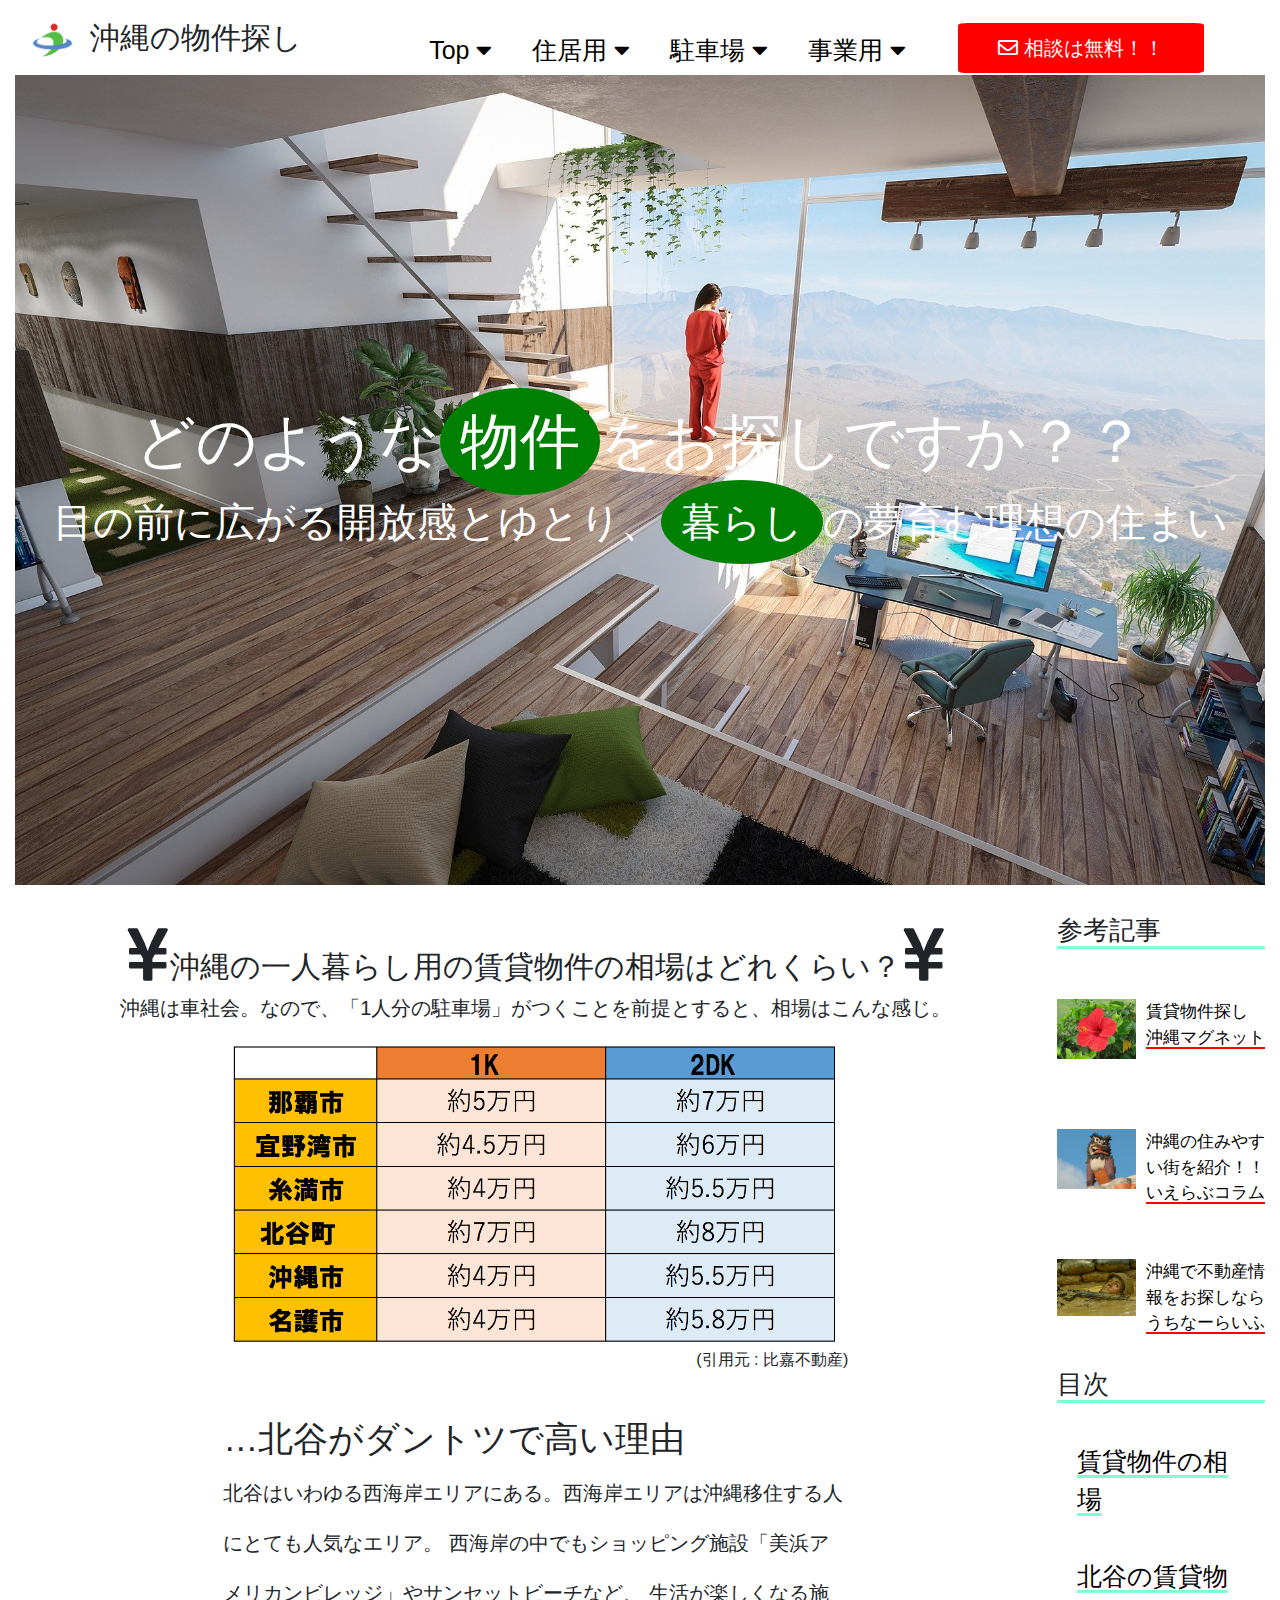
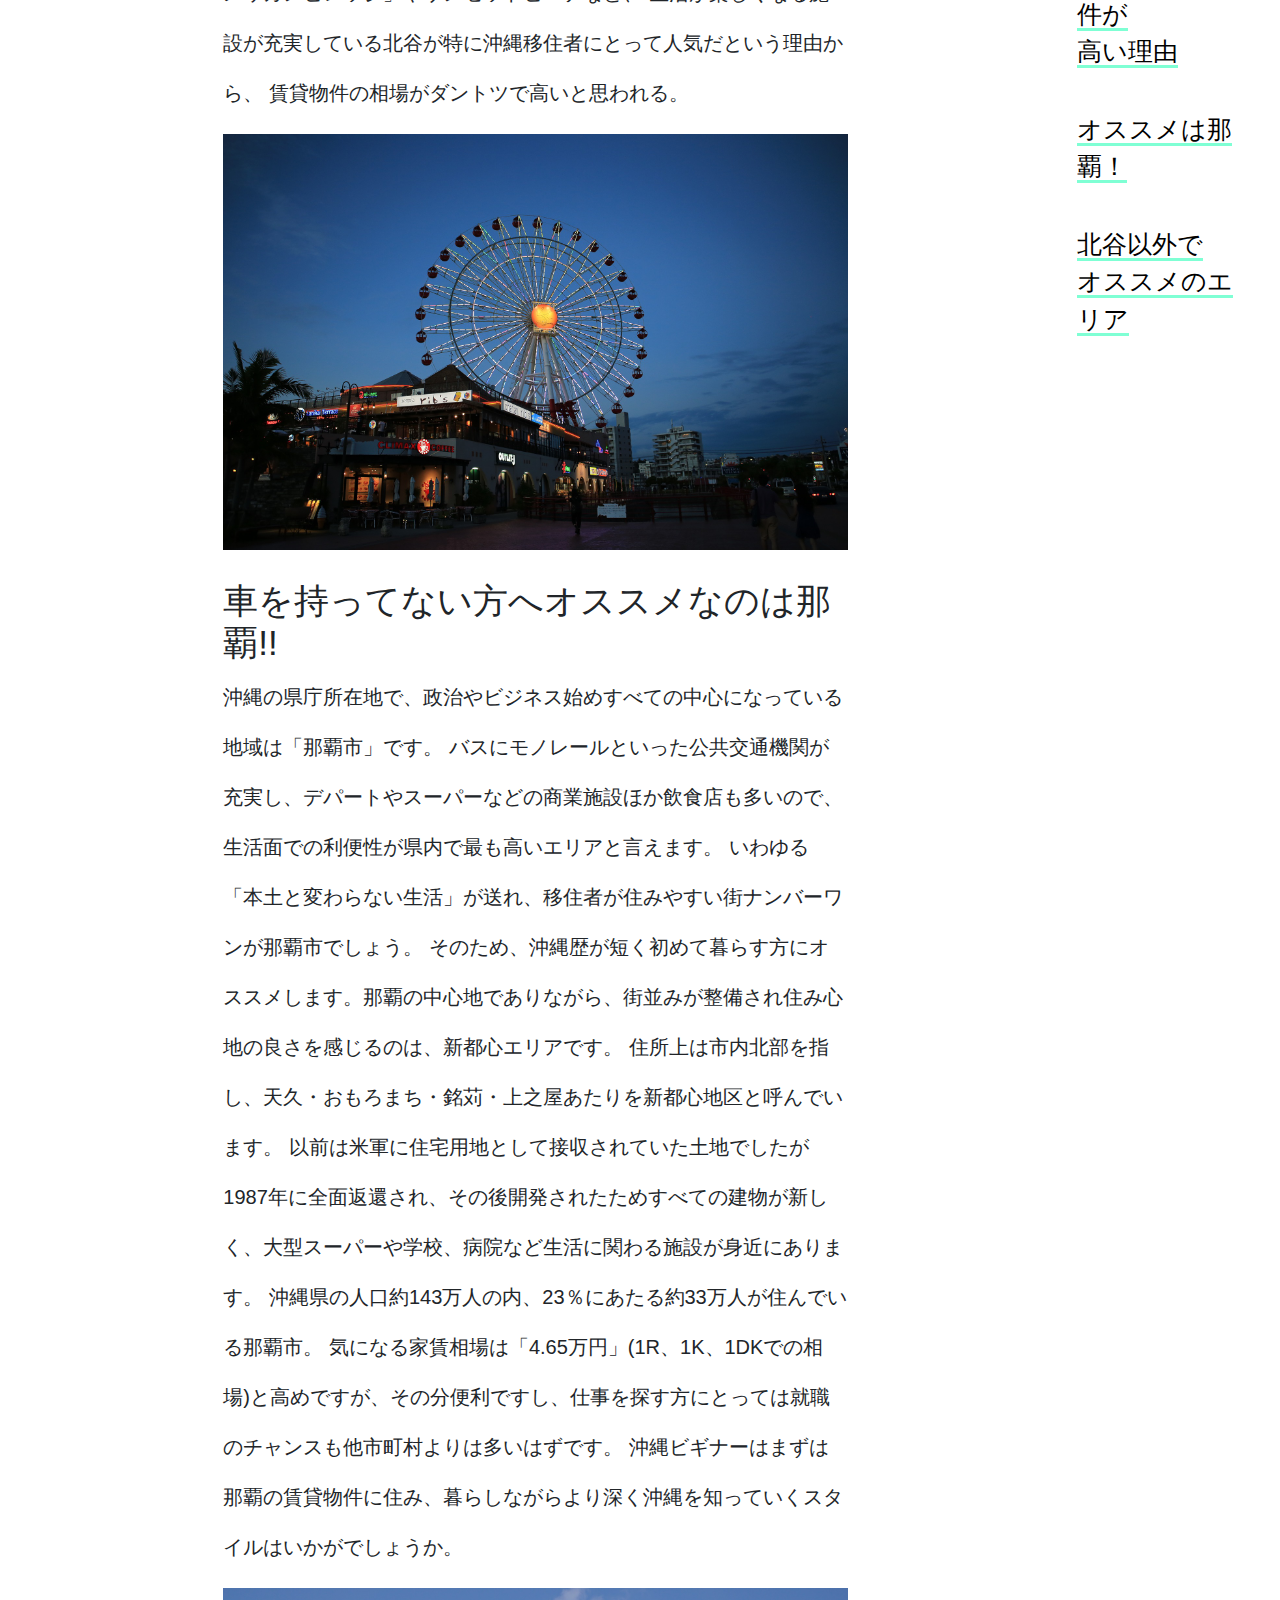
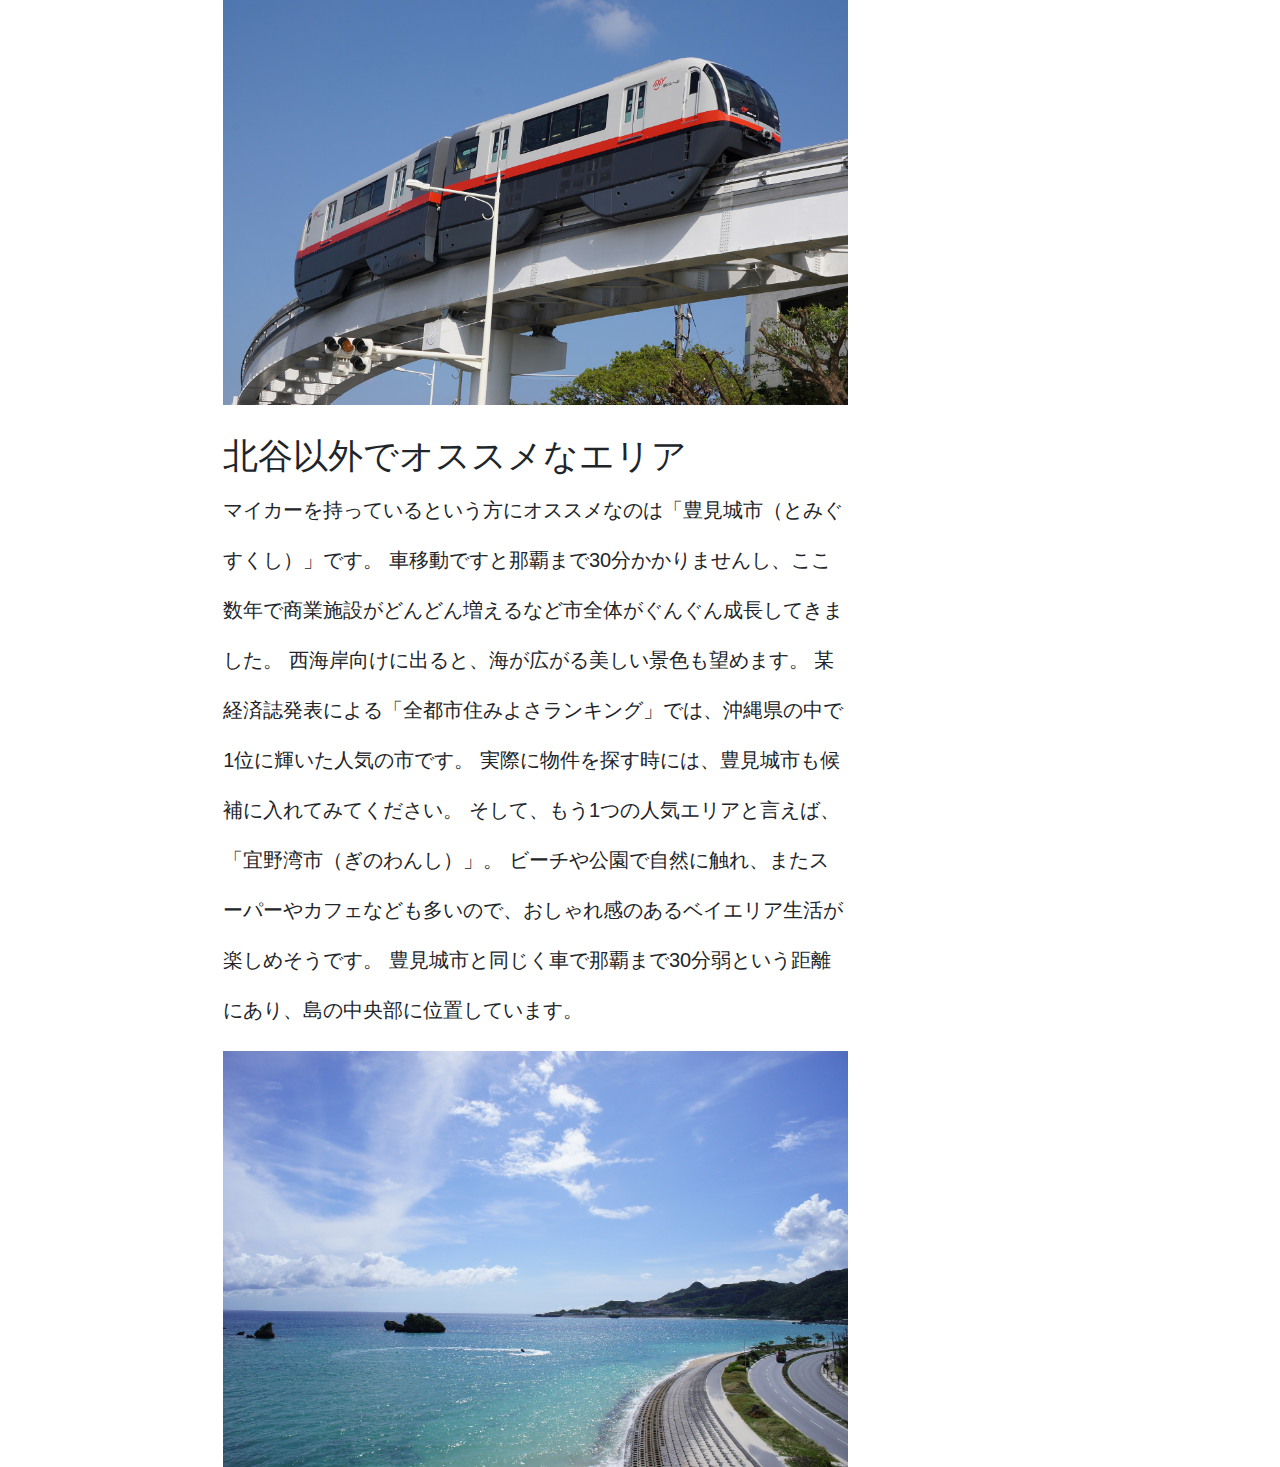
==== index.html @ 0b86af67 "no message" ====
<!DOCTYPE html>
<html lang="en">

<head>
    <meta charset="UTF-8">
    <meta name="viewport" content="width=device-width, initial-scale=1.0">
    <meta http-equiv="X-UA-Compatible" content="ie=edge">
    <title>賃貸探し</title>
    <link rel="stylesheet" href="./assets/css/reset.css">
    <link rel="stylesheet" href="https://stackpath.bootstrapcdn.com/bootstrap/4.3.1/css/bootstrap.min.css"
        integrity="sha384-ggOyR0iXCbMQv3Xipma34MD+dH/1fQ784/j6cY/iJTQUOhcWr7x9JvoRxT2MZw1T" crossorigin="anonymous">
    <link href="https://use.fontawesome.com/releases/v5.6.1/css/all.css" rel="stylesheet">
    <link rel="stylesheet" href="./assets/css/common.css">
    <link rel="stylesheet" href="./assets/css/header.css">


</head>

<body>
    <div class="container-fluid">
        <header>
            <h1><img src="./assets/img/flag-38996_640.png" alt="">沖縄の物件探し</h1>
            <ul class="nav justify-content-center mt-4">
                <li class="nav-item mr-2">
                    <a class="nav-link active" href="./index.html">Top <i class="fas fa-caret-down"></i></a>
                </li>
                <li class="nav-item mr-2">
                    <a class="nav-link active" href="./detail.html">住居用 <i class="fas fa-caret-down"></i></a>
                </li>
                <li class="nav-item mr-2">
                    <a class="nav-link" href="#!">駐車場 <i class="fas fa-caret-down"></i></a>
                </li>
                <li class="nav-item">
                    <a class="nav-link" href="#!">事業用 <i class="fas fa-caret-down"></i></a>
                </li>
            </ul>


            <!-- モーダル -->
            <div class="btn-wrapper modal-wrapper">
                <div class="btn">
                    <div class="header-right mt-3 mr-5">
                        <a class=js-modal href="#">
                            <div class="info-bar"><i class="far fa-envelope"></i> 相談は無料！！</div>
                        </a>
                    </div>
                </div>

                <div class="modal-content">
                    <div class="modal-close js-modal-close">
                        <span>×</span>
                    </div>
                    <p><i class="far fa-envelope fa-6x"></i> <br>
                        happyhousing@syota.co.jp</p>
                </div>
                <div id="modal-bg" class="js-modal-close"></div>
            </div>

            <!-- モーダルここまで-->


        </header>
        <main>
            <div class="catch">
                <h1>どのような<span>物件</span>をお探しですか？？</h1>
                <h3>目の前に広がる開放感とゆとり、<span>暮らし</span>の夢育む理想の住まい</h3>
            </div>
        </main>
        <section>
            <div class="main-menu">
                <div class="souba">
                    <h2 id="sec1"><i class="fas fa-yen-sign fa-2x"></i>沖縄の一人暮らし用の賃貸物件の相場はどれくらい？<i
                            class="fas fa-yen-sign fa-2x"></i></h2>
                    <p>沖縄は車社会。なので、「1人分の駐車場」がつくことを前提とすると、相場はこんな感じ。</p>

                </div>
                <div class="chintai">
                    <img src="./assets/img/yachin.png" alt="">
                    <p>(引用元 : 比嘉不動産)</p>
                </div>
                <div class="reason">
                    <h2 id="sec2">…北谷がダントツで高い理由</h2>
                    <p>北谷はいわゆる西海岸エリアにある。西海岸エリアは沖縄移住する人にとても人気なエリア。
                        西海岸の中でもショッピング施設「美浜アメリカンビレッジ」やサンセットビーチなど、
                        生活が楽しくなる施設が充実している北谷が特に沖縄移住者にとって人気だという理由から、
                        賃貸物件の相場がダントツで高いと思われる。
                    </p>
                    <img src="./assets/img/japan-1994388_1920.jpg" alt="">
                    <h2 id="sec3">車を持ってない方へオススメなのは那覇!!</h2>
                    <p>沖縄の県庁所在地で、政治やビジネス始めすべての中心になっている地域は「那覇市」です。

                        バスにモノレールといった公共交通機関が充実し、デパートやスーパーなどの商業施設ほか飲食店も多いので、生活面での利便性が県内で最も高いエリアと言えます。

                        いわゆる「本土と変わらない生活」が送れ、移住者が住みやすい街ナンバーワンが那覇市でしょう。

                        そのため、沖縄歴が短く初めて暮らす方にオススメします。那覇の中心地でありながら、街並みが整備され住み心地の良さを感じるのは、新都心エリアです。

                        住所上は市内北部を指し、天久・おもろまち・銘苅・上之屋あたりを新都心地区と呼んでいます。

                        以前は米軍に住宅用地として接収されていた土地でしたが1987年に全面返還され、その後開発されたためすべての建物が新しく、大型スーパーや学校、病院など生活に関わる施設が身近にあります。

                        沖縄県の人口約143万人の内、23％にあたる約33万人が住んでいる那覇市。

                        気になる家賃相場は「4.65万円」(1R、1K、1DKでの相場)と高めですが、その分便利ですし、仕事を探す方にとっては就職のチャンスも他市町村よりは多いはずです。

                        沖縄ビギナーはまずは那覇の賃貸物件に住み、暮らしながらより深く沖縄を知っていくスタイルはいかがでしょうか。
                    </p>
                    <img src="./assets/img/the-monorail-2234868_1920.jpg" alt="">
                    <h2 id="sec4">北谷以外でオススメなエリア</h2>
                    <p>マイカーを持っているという方にオススメなのは「豊見城市（とみぐすくし）」です。

                        車移動ですと那覇まで30分かかりませんし、ここ数年で商業施設がどんどん増えるなど市全体がぐんぐん成長してきました。

                        西海岸向けに出ると、海が広がる美しい景色も望めます。

                        某経済誌発表による「全都市住みよさランキング」では、沖縄県の中で1位に輝いた人気の市です。

                        実際に物件を探す時には、豊見城市も候補に入れてみてください。

                        そして、もう1つの人気エリアと言えば、「宜野湾市（ぎのわんし）」。

                        ビーチや公園で自然に触れ、またスーパーやカフェなども多いので、おしゃれ感のあるベイエリア生活が楽しめそうです。

                        豊見城市と同じく車で那覇まで30分弱という距離にあり、島の中央部に位置しています。
                    </p>
                    <img src="./assets/img/blue-1094865_1920.jpg" alt="">


                </div>
            </div>
            <div class="aside-menu">
                <h4>参考記事</h4>
                <a href="https://okinawa-mag.net/okinawa-rentalhouse/">
                    <div class="site">
                        <div class="site-img">
                            <img src="./assets/img/hibiscus-1276553_1920.jpg" alt="">
                        </div>
                        <p>賃貸物件探し<br><span>沖縄マグネット</span></p>
                    </div>
                </a>
                <a href="https://www.ielove.co.jp/column/contents/00978/#i-1">
                    <div class="site">
                        <div class="site-img">
                            <img src="./assets/img/shisa-648384_1920.jpg" alt="">
                        </div>
                        <p>沖縄の住みやすい街を紹介！！<br><span>いえらぶコラム</span></p>
                    </div>
                </a>
                <a href="https://www.e-uchina.net/">
                    <div class="site">
                        <div class="site-img">
                            <img src="./assets/img/okinawa-81673_1920.jpg" alt="">
                        </div>
                        <p>沖縄で不動産情報をお探しなら<br><span>うちなーらいふ</span></p>
                    </div>
                </a>
                <div class="sticked">
                    <ul>
                        <h4>目次</h4>
                        <li><a href="#sec1">賃貸物件の相場</a></li>
                        <li><a href="#sec2">北谷の賃貸物件が<br>高い理由</a></li>
                        <li><a href="#sec3">オススメは那覇！</a></li>
                        <li><a href="#sec4">北谷以外で<br>オススメのエリア</a></li>
                    </ul>
                </div>
            </div>
        </section>
        <footer></footer>
    </div>
    
    <script src="./assets/js/jquery.js"></script>
    <script src="https://cdnjs.cloudflare.com/ajax/libs/popper.js/1.14.7/umd/popper.min.js"
    integrity="sha384-UO2eT0CpHqdSJQ6hJty5KVphtPhzWj9WO1clHTMGa3JDZwrnQq4sF86dIHNDz0W1"
    crossorigin="anonymous"></script>
    <script src="https://stackpath.bootstrapcdn.com/bootstrap/4.3.1/js/bootstrap.min.js"
    integrity="sha384-JjSmVgyd0p3pXB1rRibZUAYoIIy6OrQ6VrjIEaFf/nJGzIxFDsf4x0xIM+B07jRM"
    crossorigin="anonymous"></script>
    <!-- jQueryの場所を入れ替えた -->
    <script src="./assets/js/common.js"></script>
</body>

</html>
---- assets/css/common.css ----
@charset "UTF-8";

main {
    height: 90vh;
    background-color: aquamarine;
    display: flex;
    justify-content: center;
    align-items: center;
}

.catch {
    text-align: center;
}

main {
    background-image: url(../img/interior-3778708_1920.jpg);
    background-size: cover;
}

main h1 {
    color: white;
    font-size: 60px;
}
main span {
    background-color: green;
    border-radius: 100%;
    padding: 20px;
}

main h3 {
    margin-top: 20px;
    color: rgb(255, 255, 255);
    font-size: 40px;
}

section {
   display: flex;
    width: 100%;
    margin-top: 40px;
    /* height: 100vh; */
    margin:0 auto;
}
.main-menu {
    width: 100%;
    /* height: 3500px; */
}
.aside-menu {
    width: 20%;
}

.souba {
    margin-top: 40px;
    width: 100%;   
}
.souba h2{
    font-size: 30px;
    text-align: center;
}
.souba p {
    font-size: 20px;
    text-align: center;
}
.chintai img{
    width: 60%;
}
.chintai {
    display: flex;
    flex-direction: column;
    align-items: center;
}
.chintai p {
    width: 60%;
   text-align: end;
}

.reason {
    width: 60%;
    margin: 0 auto;
}
.reason h2 {
    font-size: 35px;
    margin-top: 30px;
}
.reason p {
    font-size: 20px;
    line-height: 50px;
}

.reason img {
    width: 100%;
}


/* aside-menu */
.aside-menu {
    height: 400px;
    background-color: white;
    margin:0 auto;
    /* position: fixed; */
}
.aside-menu li {
    margin: 40px 20px;
   
}

.aside-menu a {
    color: black;
    font-size: 25px;
    text-decoration: none;
    border-bottom: 3px solid aquamarine;

}
.aside-menu h4 {
    margin-top: 30px;
    font-size: 26px;
    border-bottom: 3px solid aquamarine;
}

.site {
    margin-top: 50px;
    margin-bottom: 10px;
    width: 100%;
    height: 80px;
    /* background-color: black; */
    display: flex;
}
.site-img {
    width: 40%;
    /* background-color: yellow; */
}
.site-img img {
    width: 100%;
}
.site p {
    margin-left: 10px;
    width: 60%;
    /* background-color: red; */
    font-size: 17px;
}
.site span {
    border-bottom: 2px solid red;
}

/* aside-menu終了 */
---- assets/css/header.css ----
@charset "UTF-8";

header {
    height: 75px;
    background-color: white;
    display: flex;
    justify-content: space-between;
}

header h1 {
    margin-top: 15px;
    width: 30%;
    font-size: 30px;
}



.nav-item a{
    font-size:25px;
    color: black;
}
.nav-item a:hover {
    color: green;

}

header img {
    width: 20%;

}




.info-bar {
    background-color: red;
    padding: 10px 40px;
    border-radius: 4%;
}

.header-right a {
    font-size: 20px;
    color: white;
    text-decoration: none;

}


/* モーダル */
.modal-close {
    text-align: right;
    padding: 10px;
    font-size: 30px;
    cursor: pointer;
}

.modal-wrapper {
    min-height: 400px;
}

.modal-content {
    display: none;
    position: relative;
    top: 50%;
    right: 100%;
    text-align: center;
    width: 500px;
    height: 300px;
    margin-top: -150px;
    margin-left: -250px;
    background-color: #fff;
    z-index: 2;
}

.modal-content p{
    font-size: 20px;
}
#modal-bg {
    display: none;
    background-color: rgba(0, 0, 0, 0.7);
    position: fixed;
    top: 0;
    left: 0;
    right: 0;
    bottom: 0;
    z-index: 1;
}

.modal-open {
    overflow: hidden;
}

/* モーダルここまで */
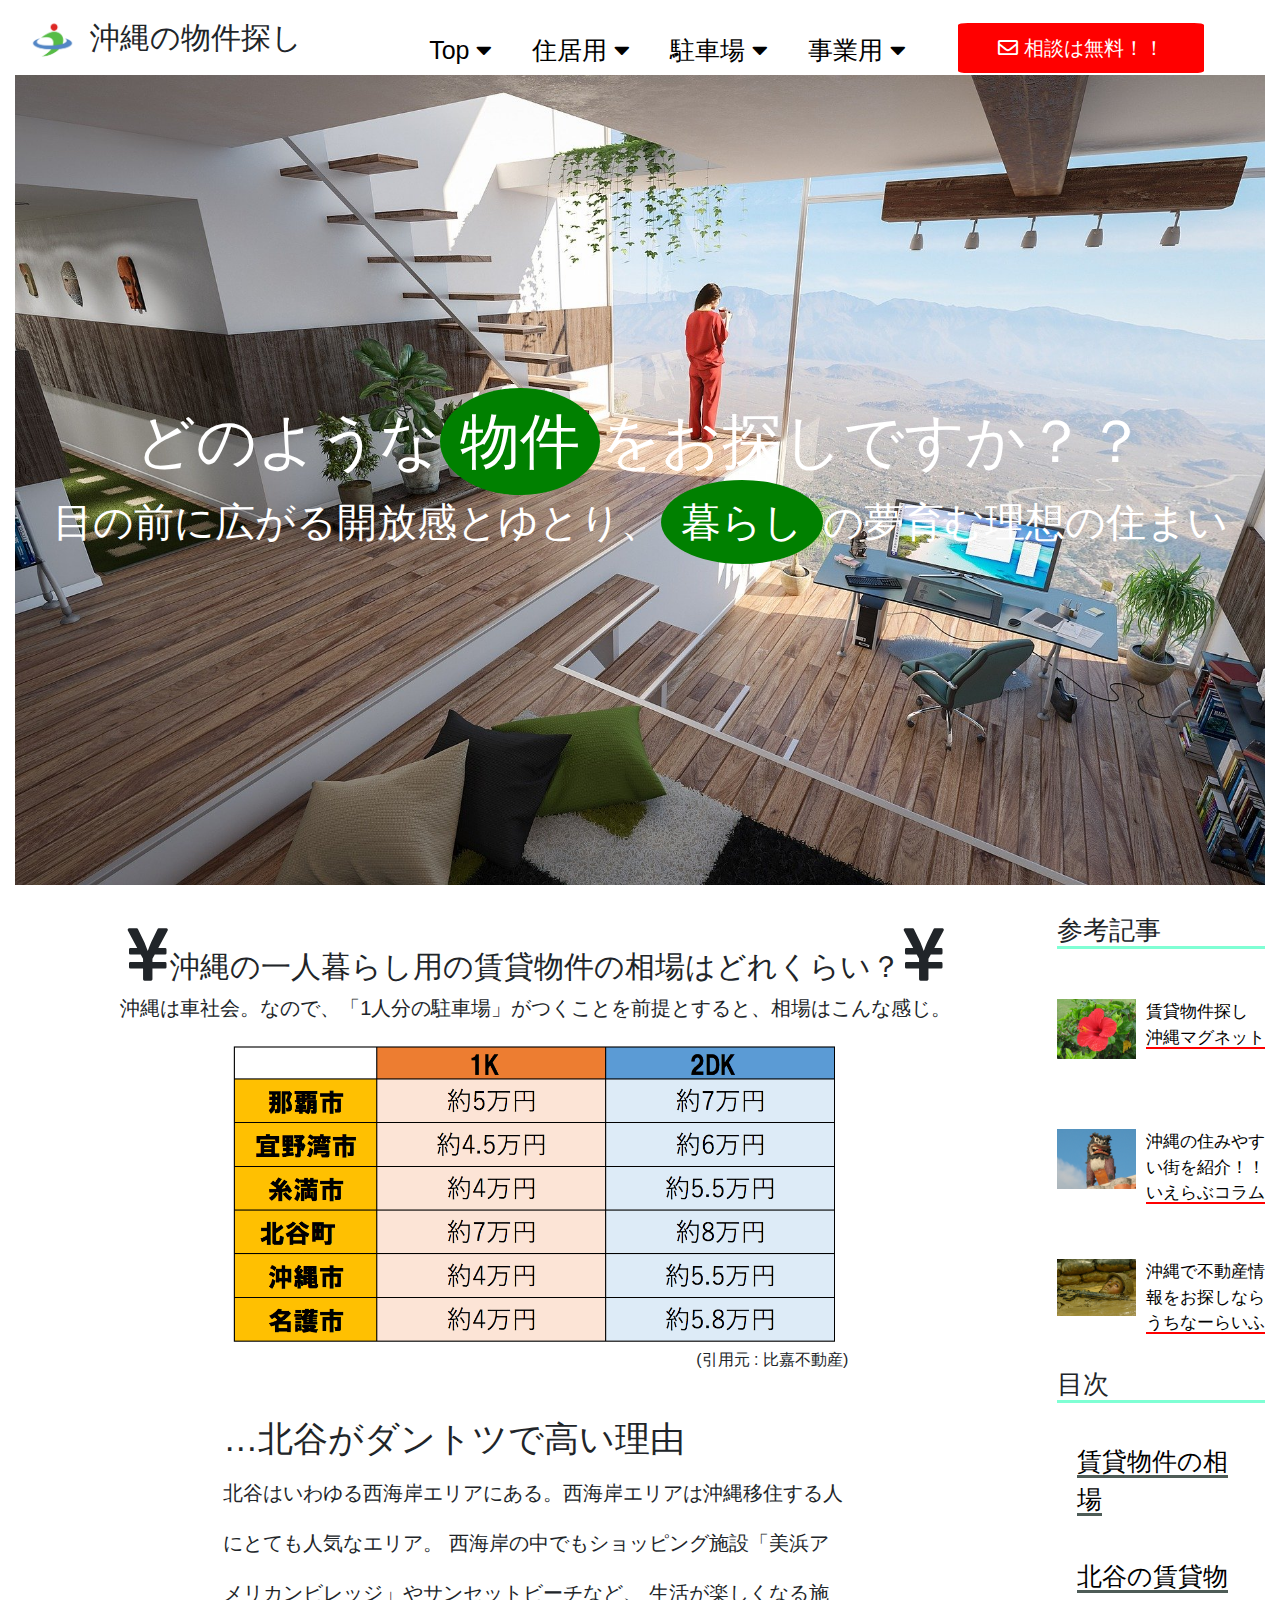
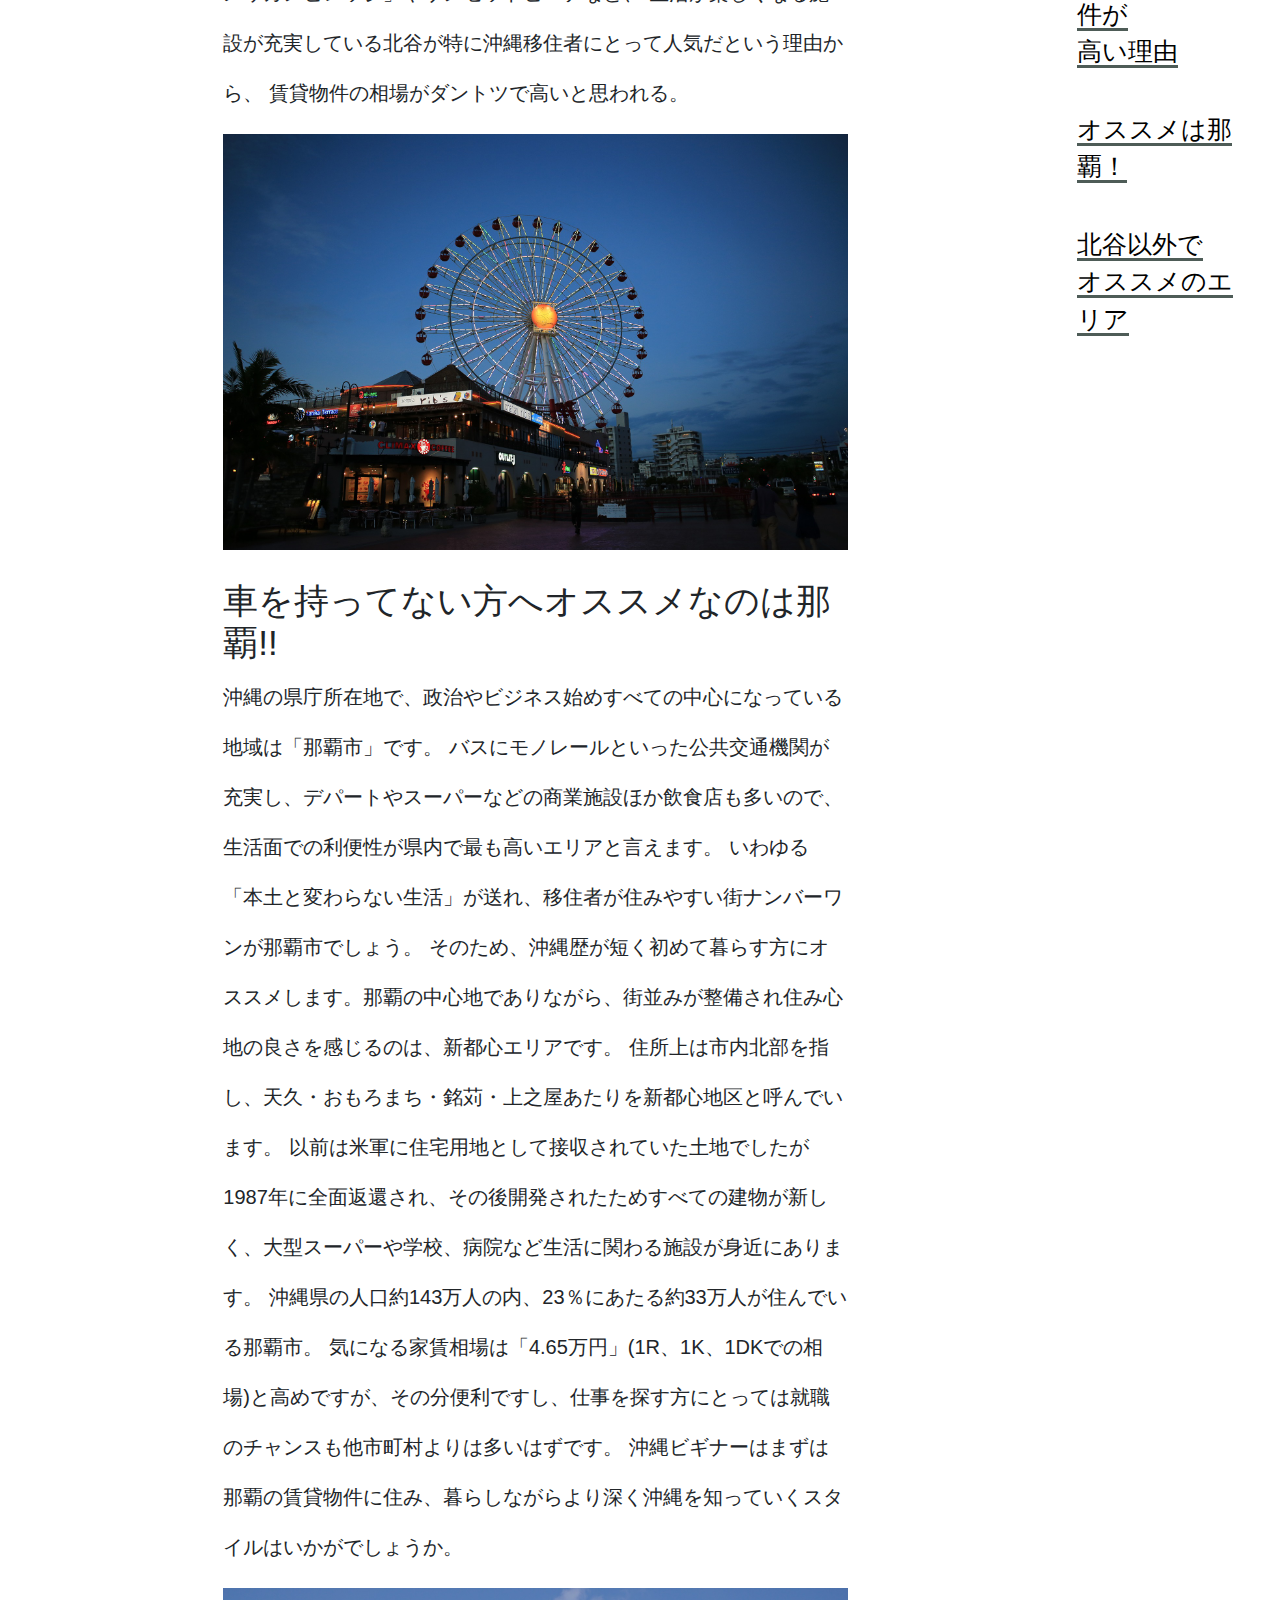
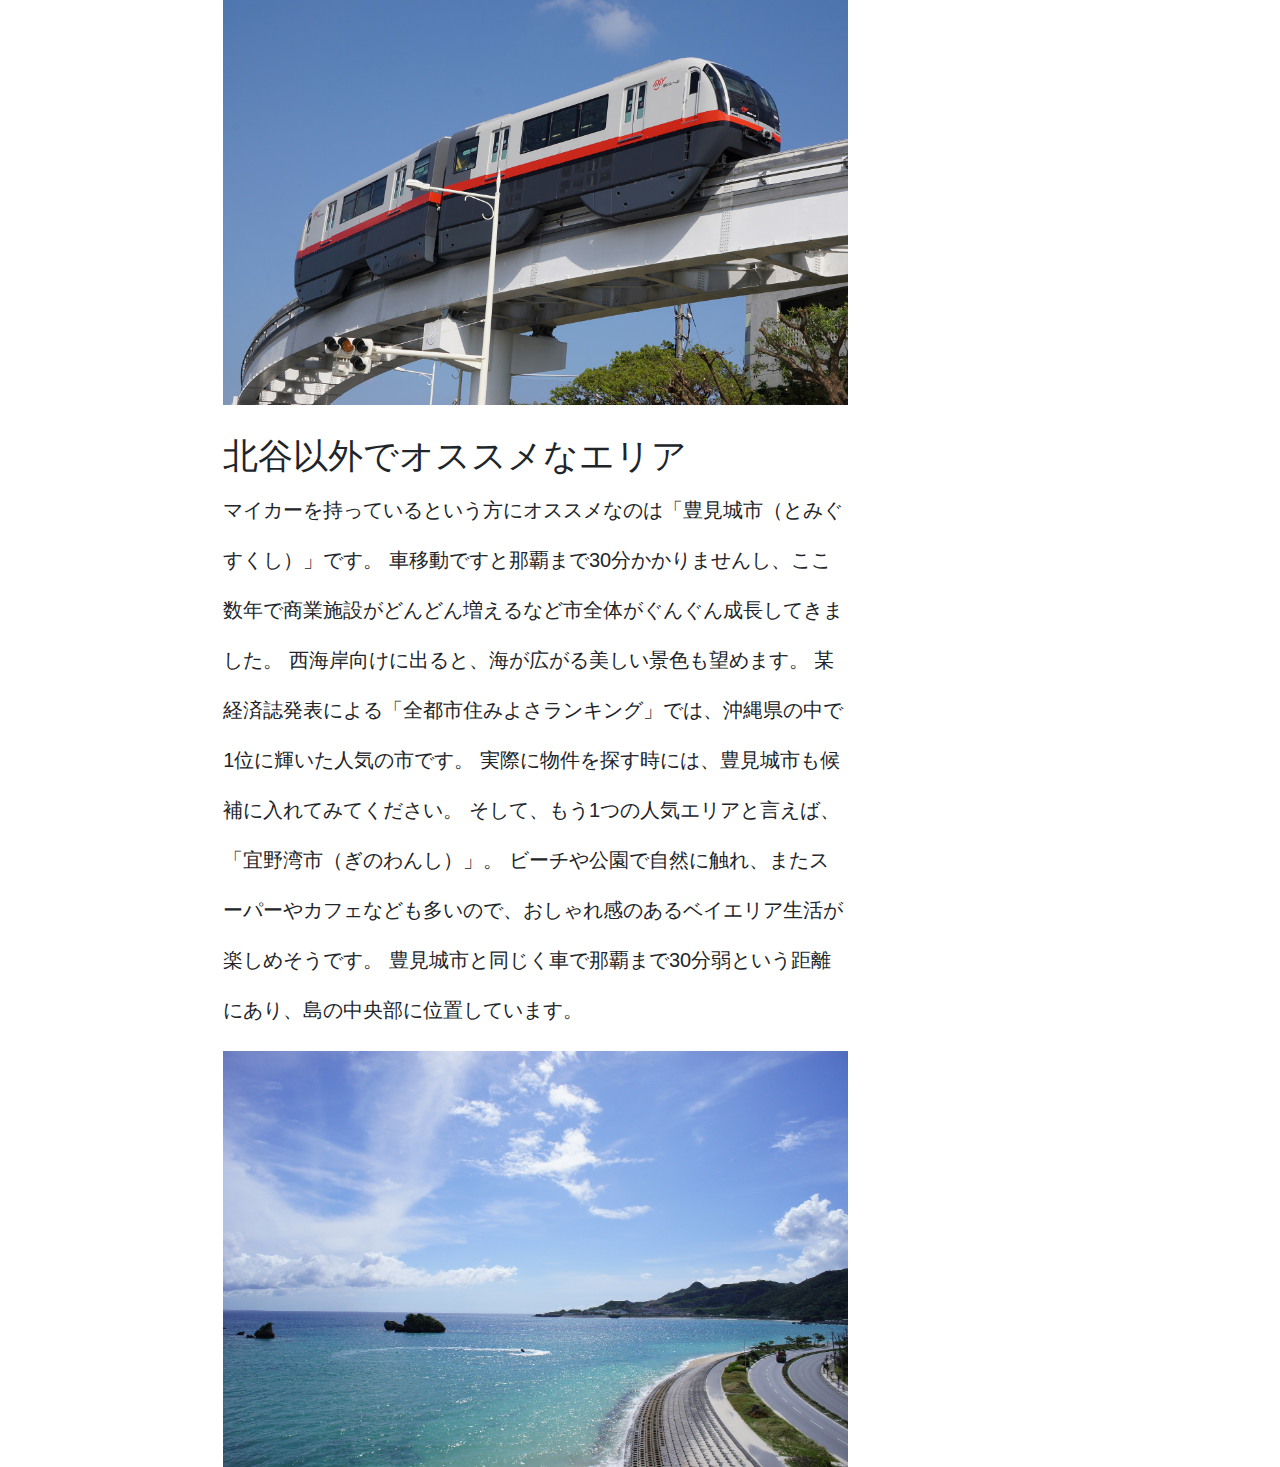
==== commit 75c6ad24: "no message" ====
--- a/index.html
+++ b/index.html
@@ -5,7 +5,7 @@
     <meta charset="UTF-8">
     <meta name="viewport" content="width=device-width, initial-scale=1.0">
     <meta http-equiv="X-UA-Compatible" content="ie=edge">
-    <title>賃貸探し</title>
+    <title>賃貸探し1</title>
     <link rel="stylesheet" href="./assets/css/reset.css">
     <link rel="stylesheet" href="https://stackpath.bootstrapcdn.com/bootstrap/4.3.1/css/bootstrap.min.css"
         integrity="sha384-ggOyR0iXCbMQv3Xipma34MD+dH/1fQ784/j6cY/iJTQUOhcWr7x9JvoRxT2MZw1T" crossorigin="anonymous">
@@ -167,15 +167,15 @@
         </section>
         <footer></footer>
     </div>
-    
+
     <script src="./assets/js/jquery.js"></script>
     <script src="https://cdnjs.cloudflare.com/ajax/libs/popper.js/1.14.7/umd/popper.min.js"
-    integrity="sha384-UO2eT0CpHqdSJQ6hJty5KVphtPhzWj9WO1clHTMGa3JDZwrnQq4sF86dIHNDz0W1"
-    crossorigin="anonymous"></script>
+        integrity="sha384-UO2eT0CpHqdSJQ6hJty5KVphtPhzWj9WO1clHTMGa3JDZwrnQq4sF86dIHNDz0W1"
+        crossorigin="anonymous"></script>
     <script src="https://stackpath.bootstrapcdn.com/bootstrap/4.3.1/js/bootstrap.min.js"
-    integrity="sha384-JjSmVgyd0p3pXB1rRibZUAYoIIy6OrQ6VrjIEaFf/nJGzIxFDsf4x0xIM+B07jRM"
-    crossorigin="anonymous"></script>
-    <!-- jQueryの場所を入れ替えた -->
+        integrity="sha384-JjSmVgyd0p3pXB1rRibZUAYoIIy6OrQ6VrjIEaFf/nJGzIxFDsf4x0xIM+B07jRM"
+        crossorigin="anonymous"></script>
+
     <script src="./assets/js/common.js"></script>
 </body>
 
--- a/assets/css/common.css
+++ b/assets/css/common.css
@@ -107,7 +107,7 @@
     color: black;
     font-size: 25px;
     text-decoration: none;
-    border-bottom: 3px solid aquamarine;
+    border-bottom: 3px solid rgb(78, 92, 87);
 
 }
 .aside-menu h4 {
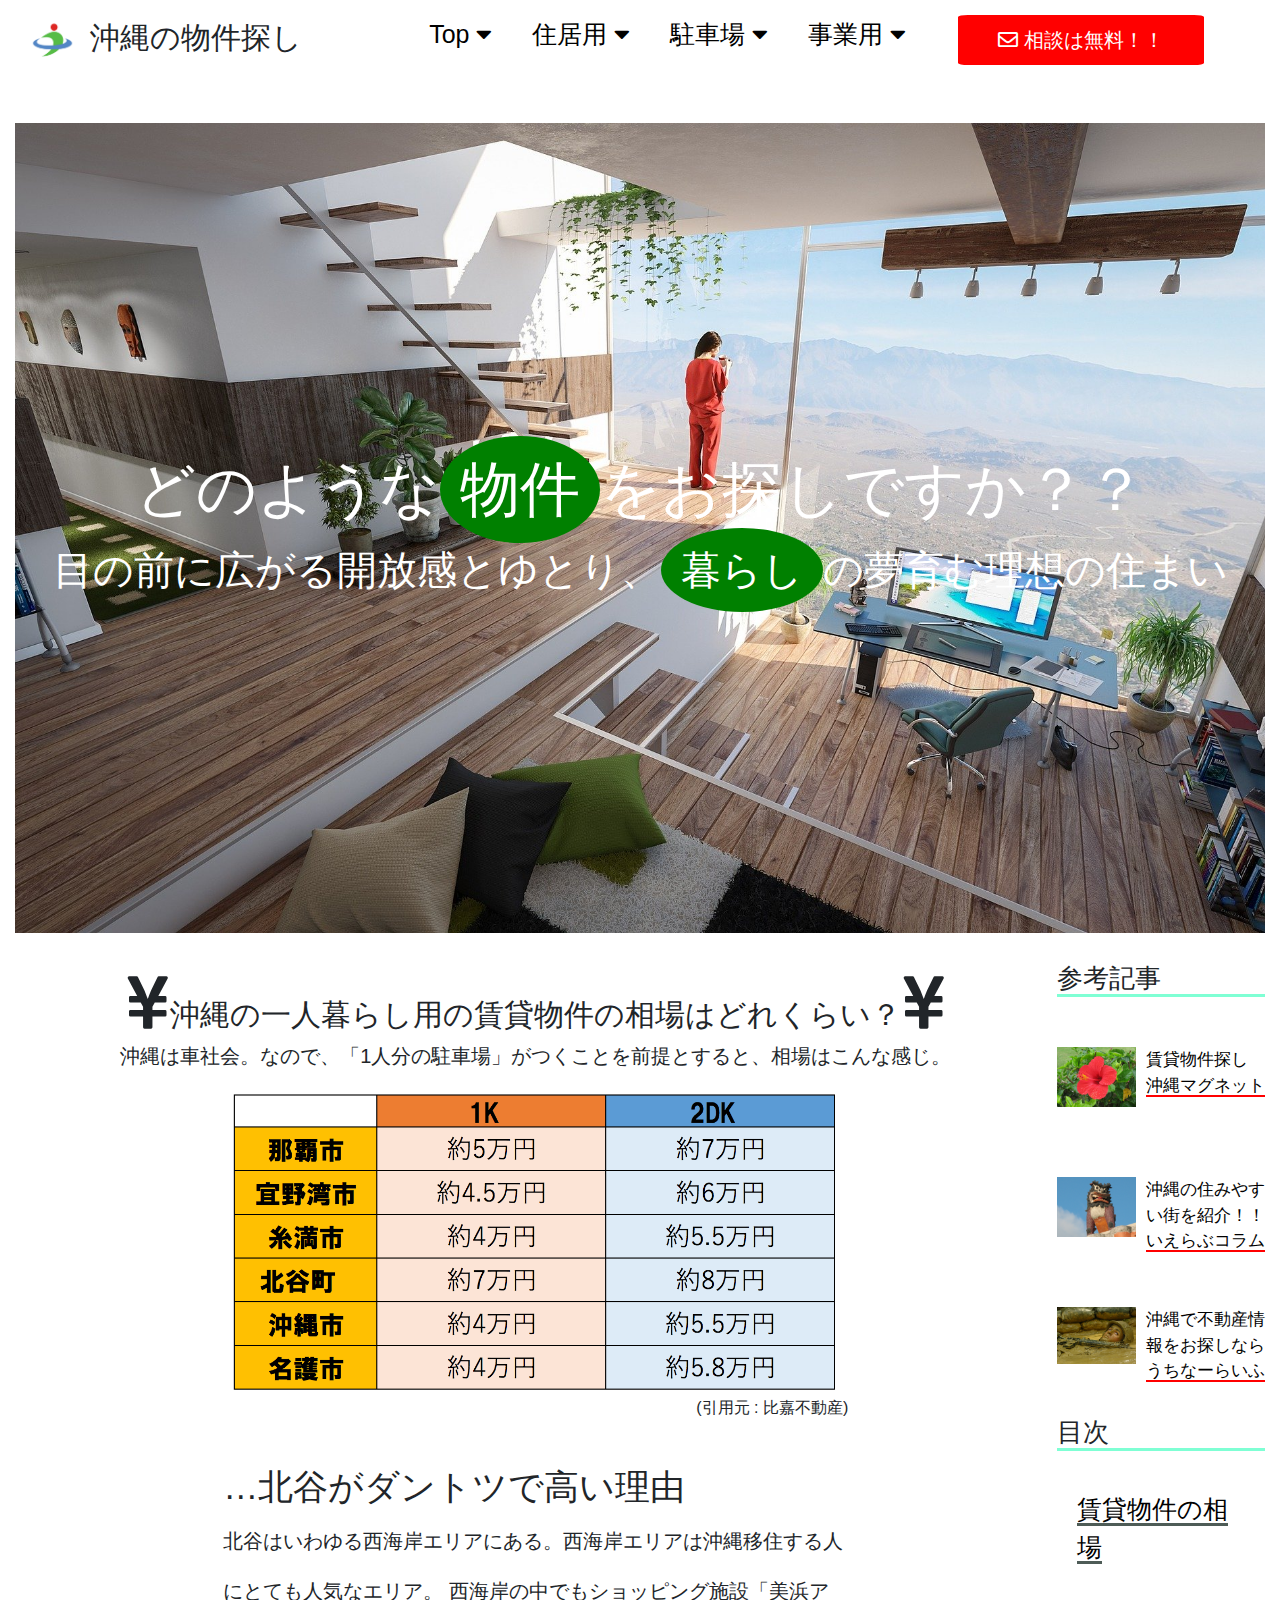
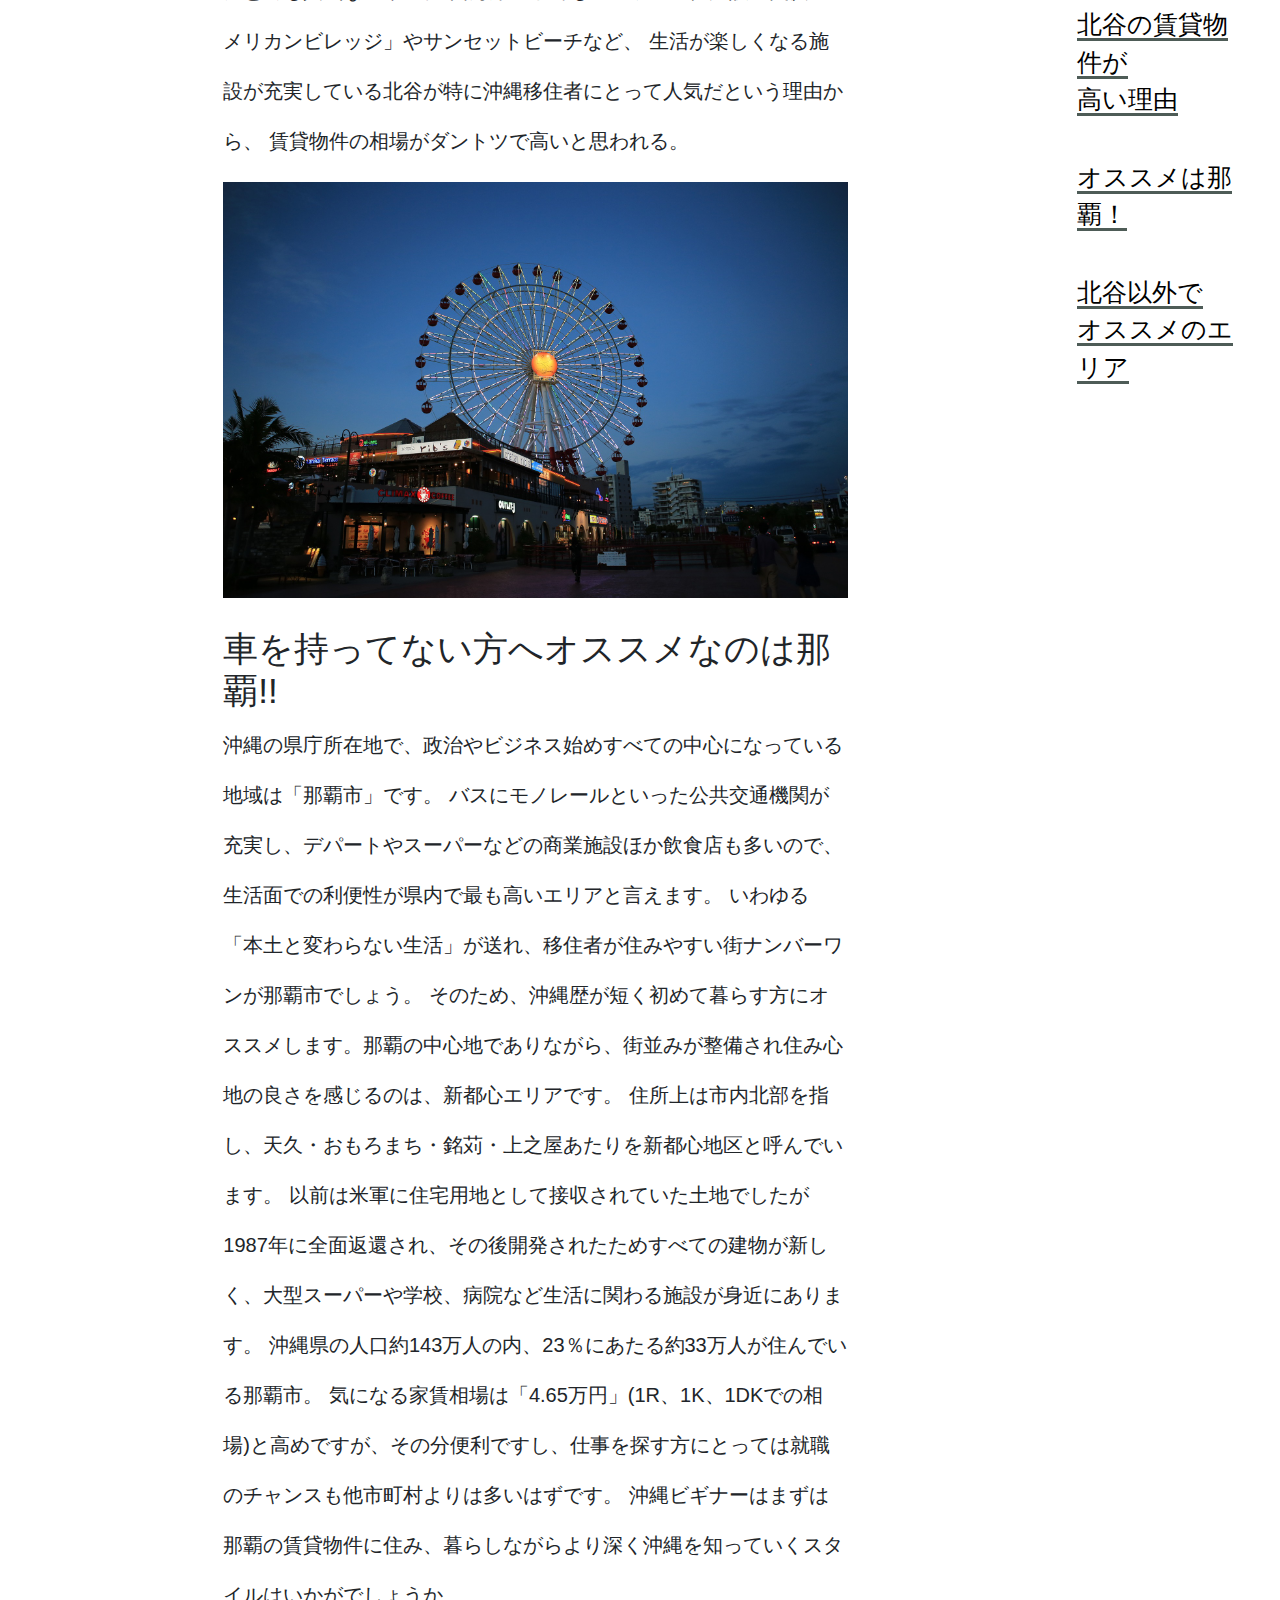
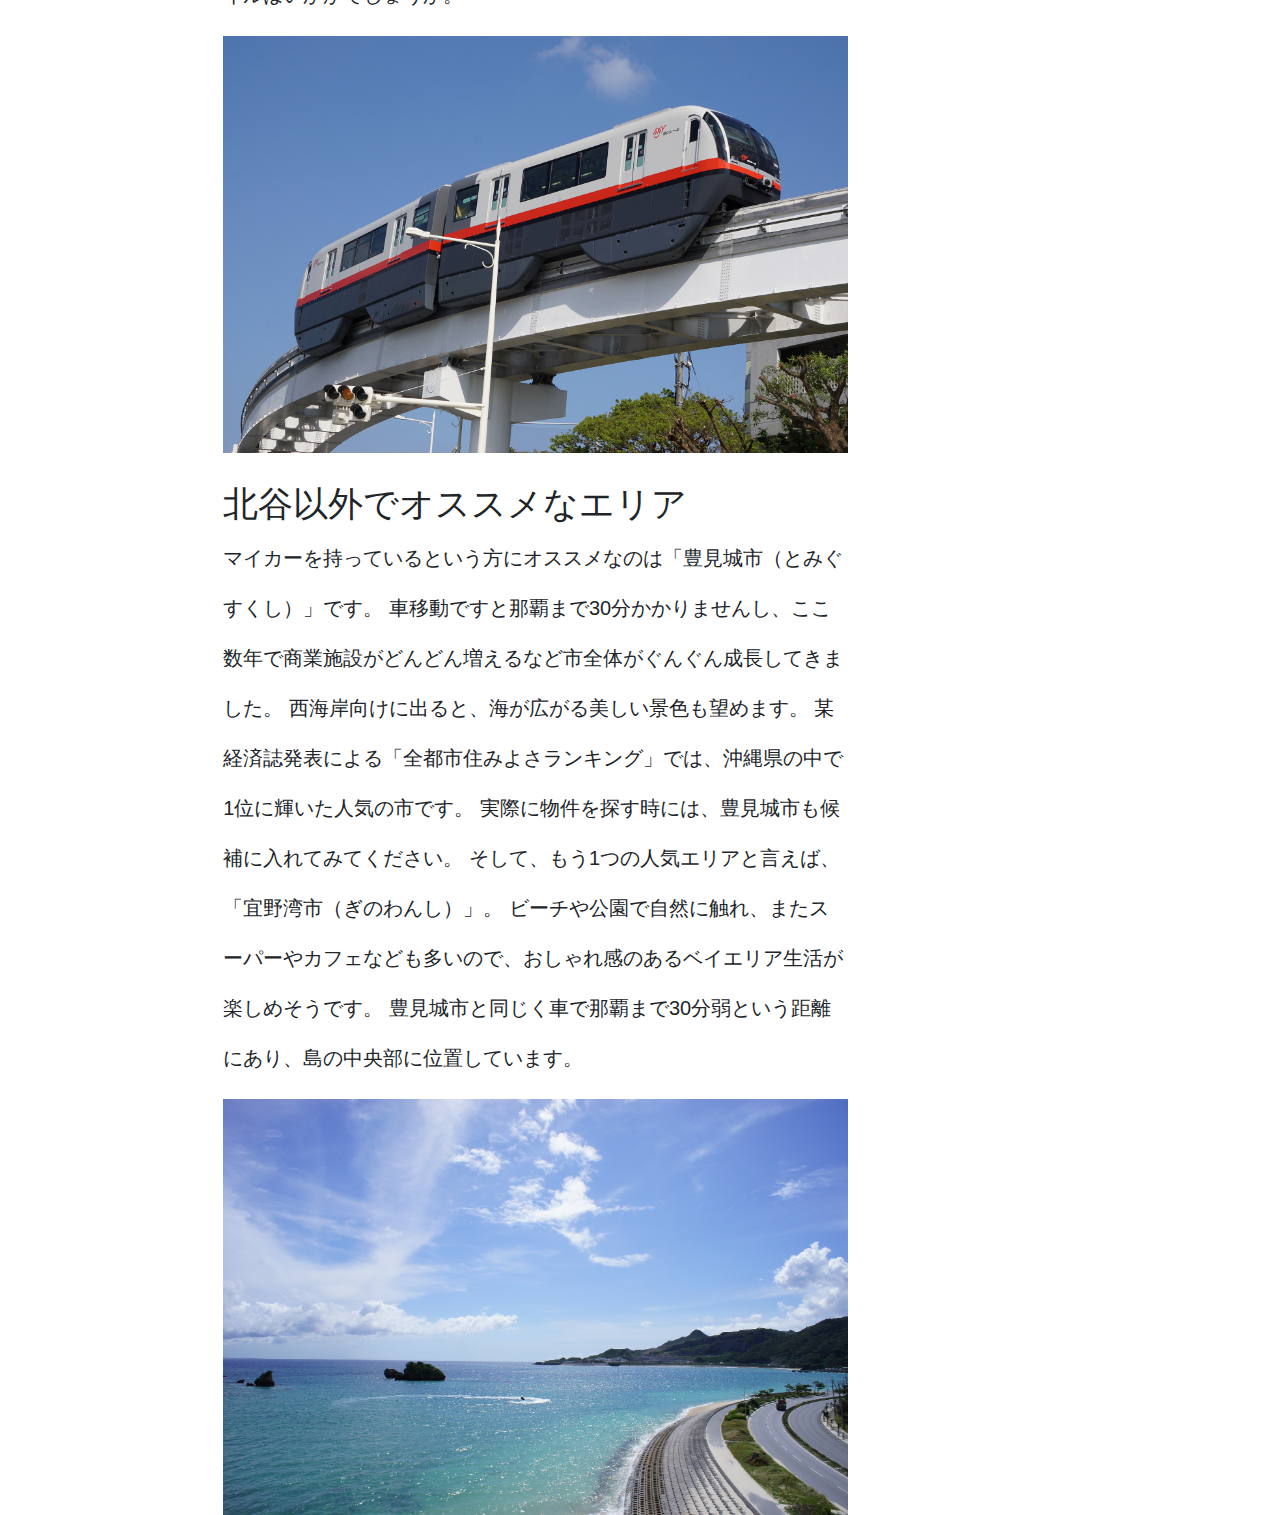
==== commit acc5513e: "デザインの色を変えました。" ====
--- a/index.html
+++ b/index.html
@@ -20,7 +20,7 @@
     <div class="container-fluid">
         <header>
             <h1><img src="./assets/img/flag-38996_640.png" alt="">沖縄の物件探し</h1>
-            <ul class="nav justify-content-center mt-4">
+            <ul class="nav justify-content-center mt-2">
                 <li class="nav-item mr-2">
                     <a class="nav-link active" href="./index.html">Top <i class="fas fa-caret-down"></i></a>
                 </li>
@@ -39,7 +39,7 @@
             <!-- モーダル -->
             <div class="btn-wrapper modal-wrapper">
                 <div class="btn">
-                    <div class="header-right mt-3 mr-5">
+                    <div class="header-right mt-2 mr-5">
                         <a class=js-modal href="#">
                             <div class="info-bar"><i class="far fa-envelope"></i> 相談は無料！！</div>
                         </a>
@@ -60,7 +60,7 @@
 
 
         </header>
-        <main>
+        <main class="mt-5">
             <div class="catch">
                 <h1>どのような<span>物件</span>をお探しですか？？</h1>
                 <h3>目の前に広がる開放感とゆとり、<span>暮らし</span>の夢育む理想の住まい</h3>
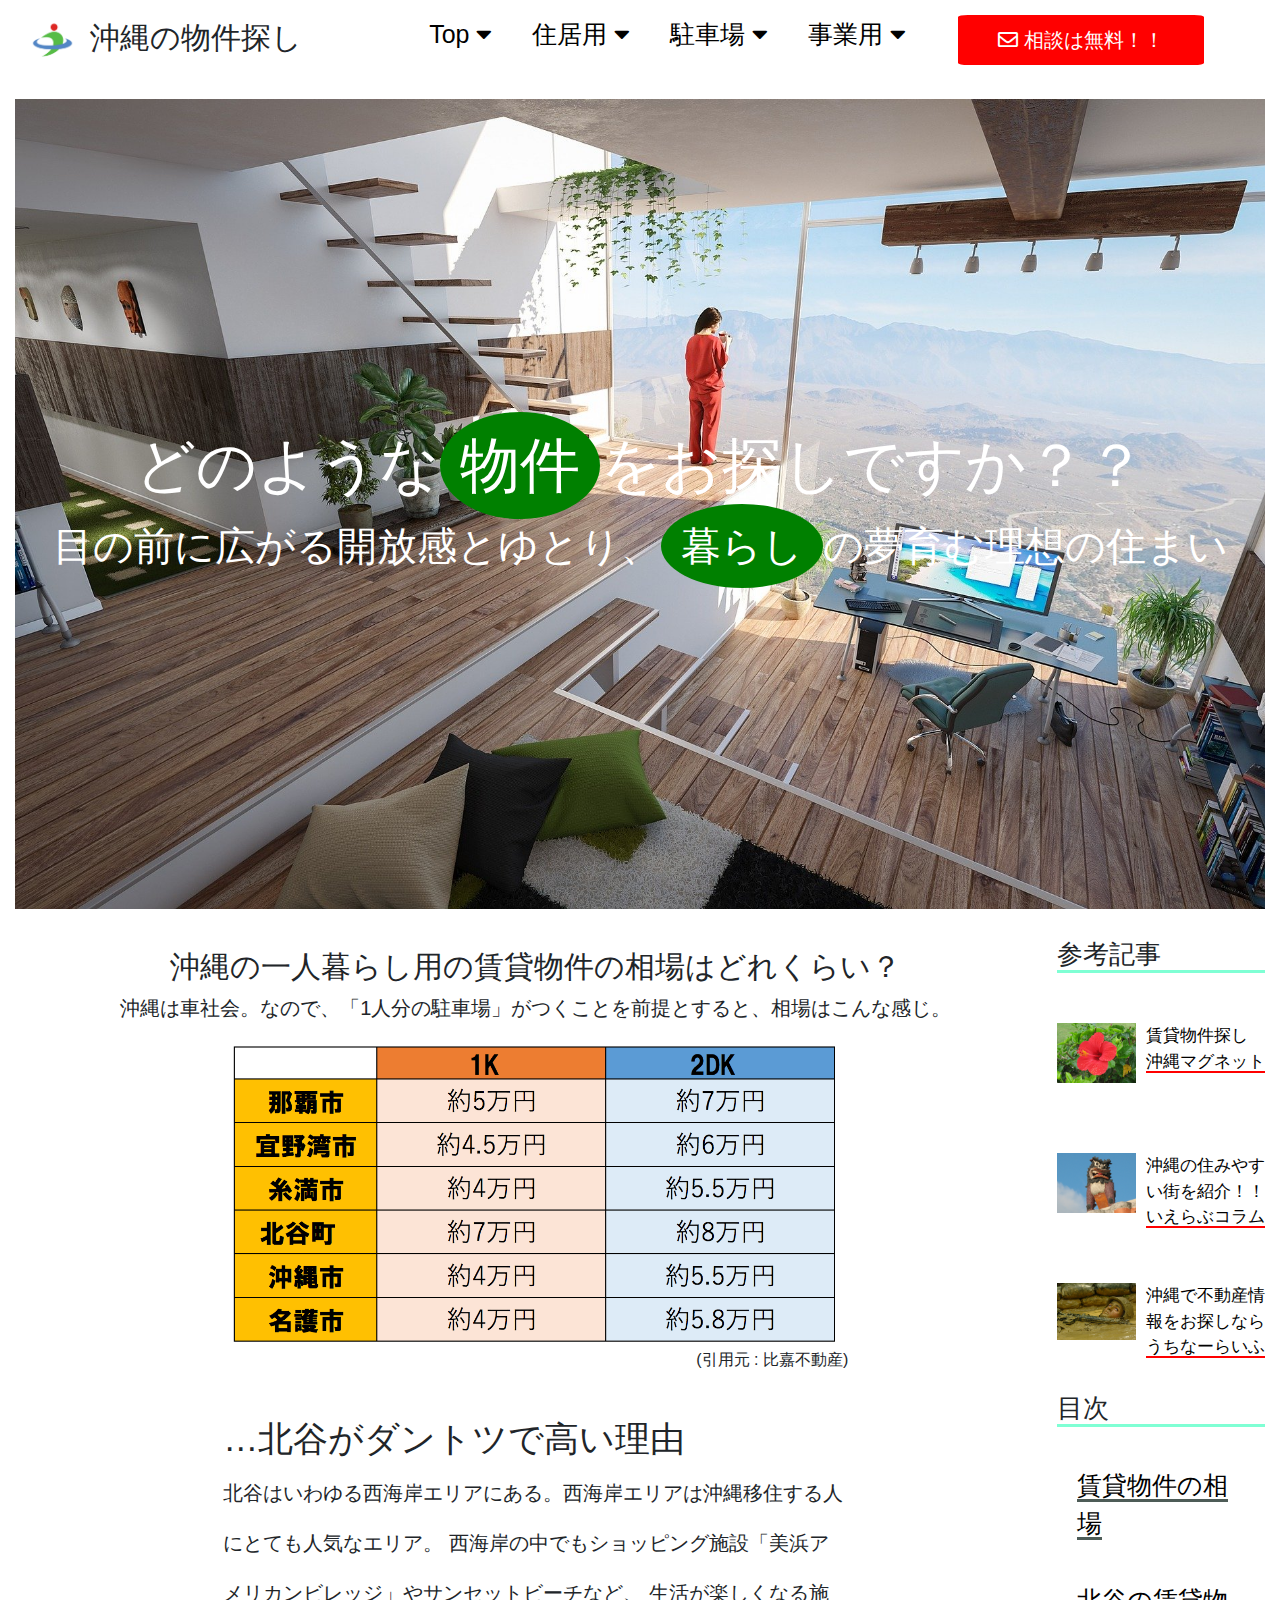
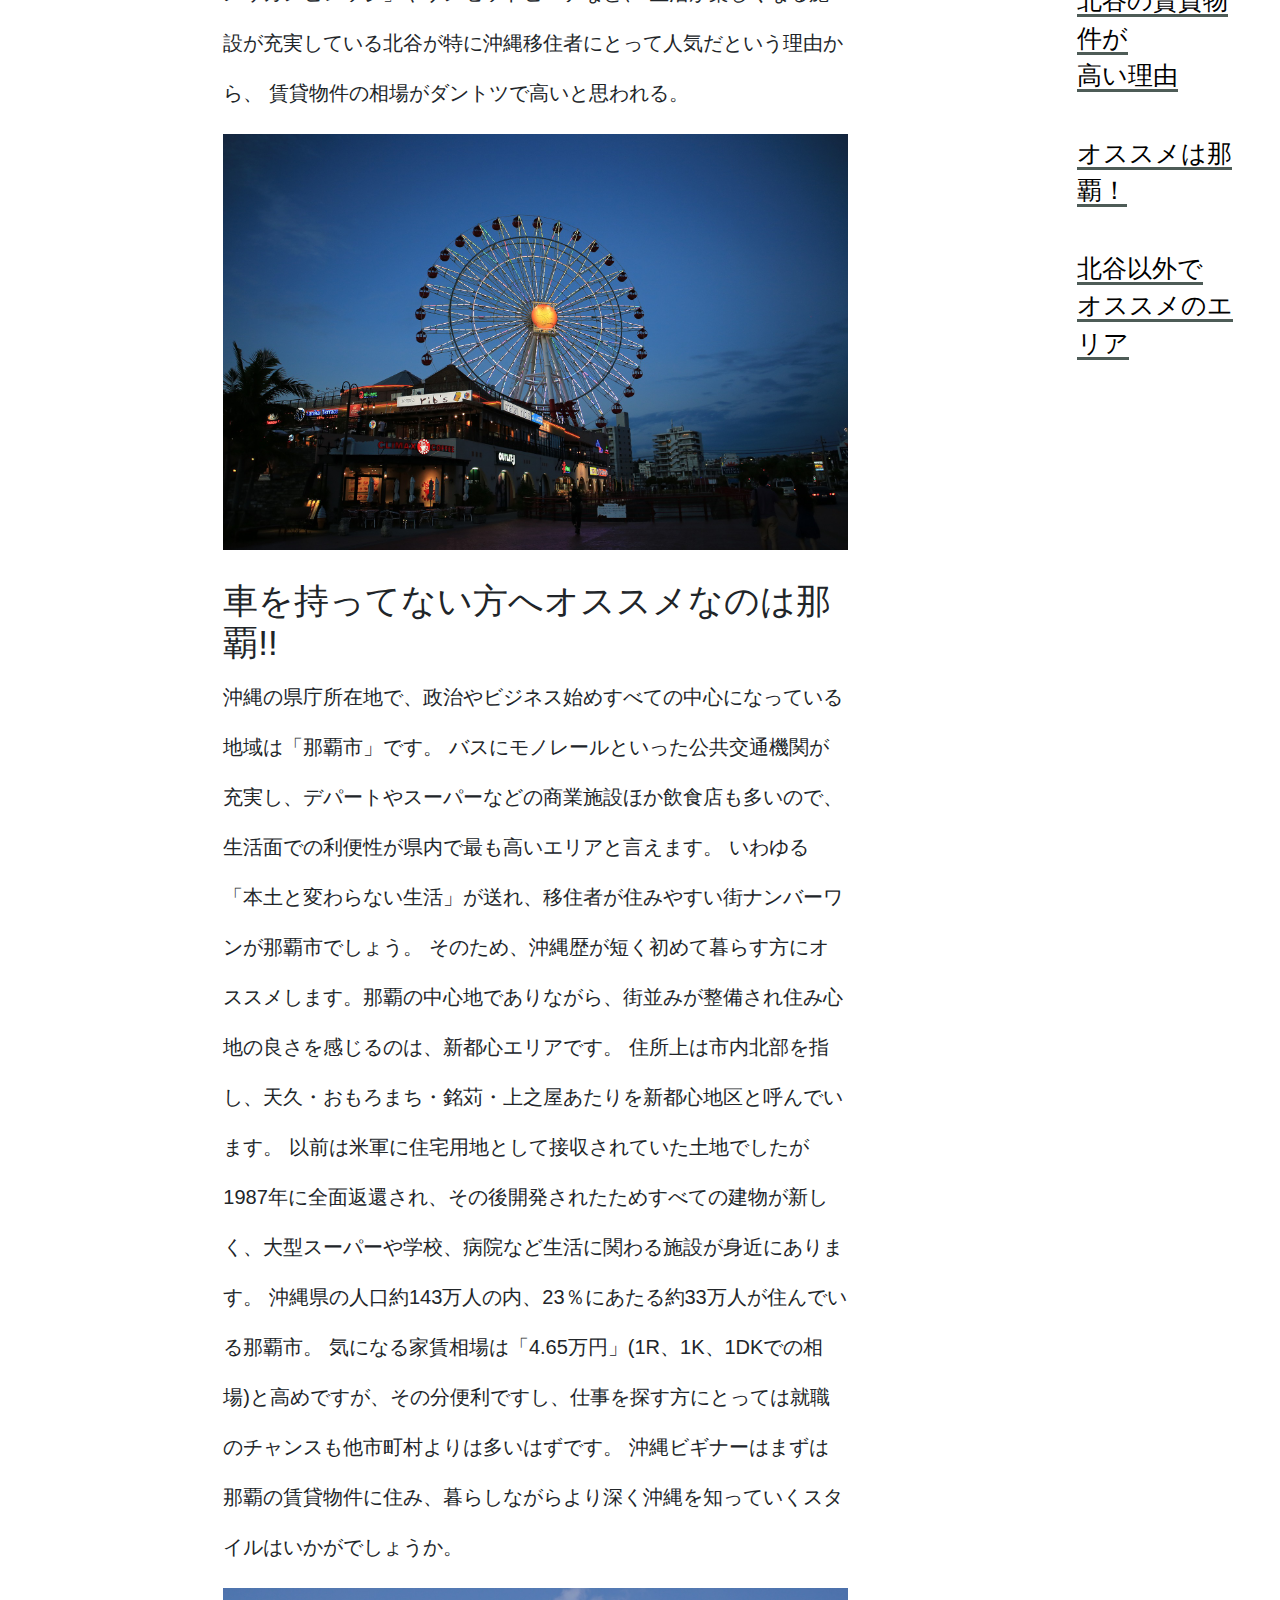
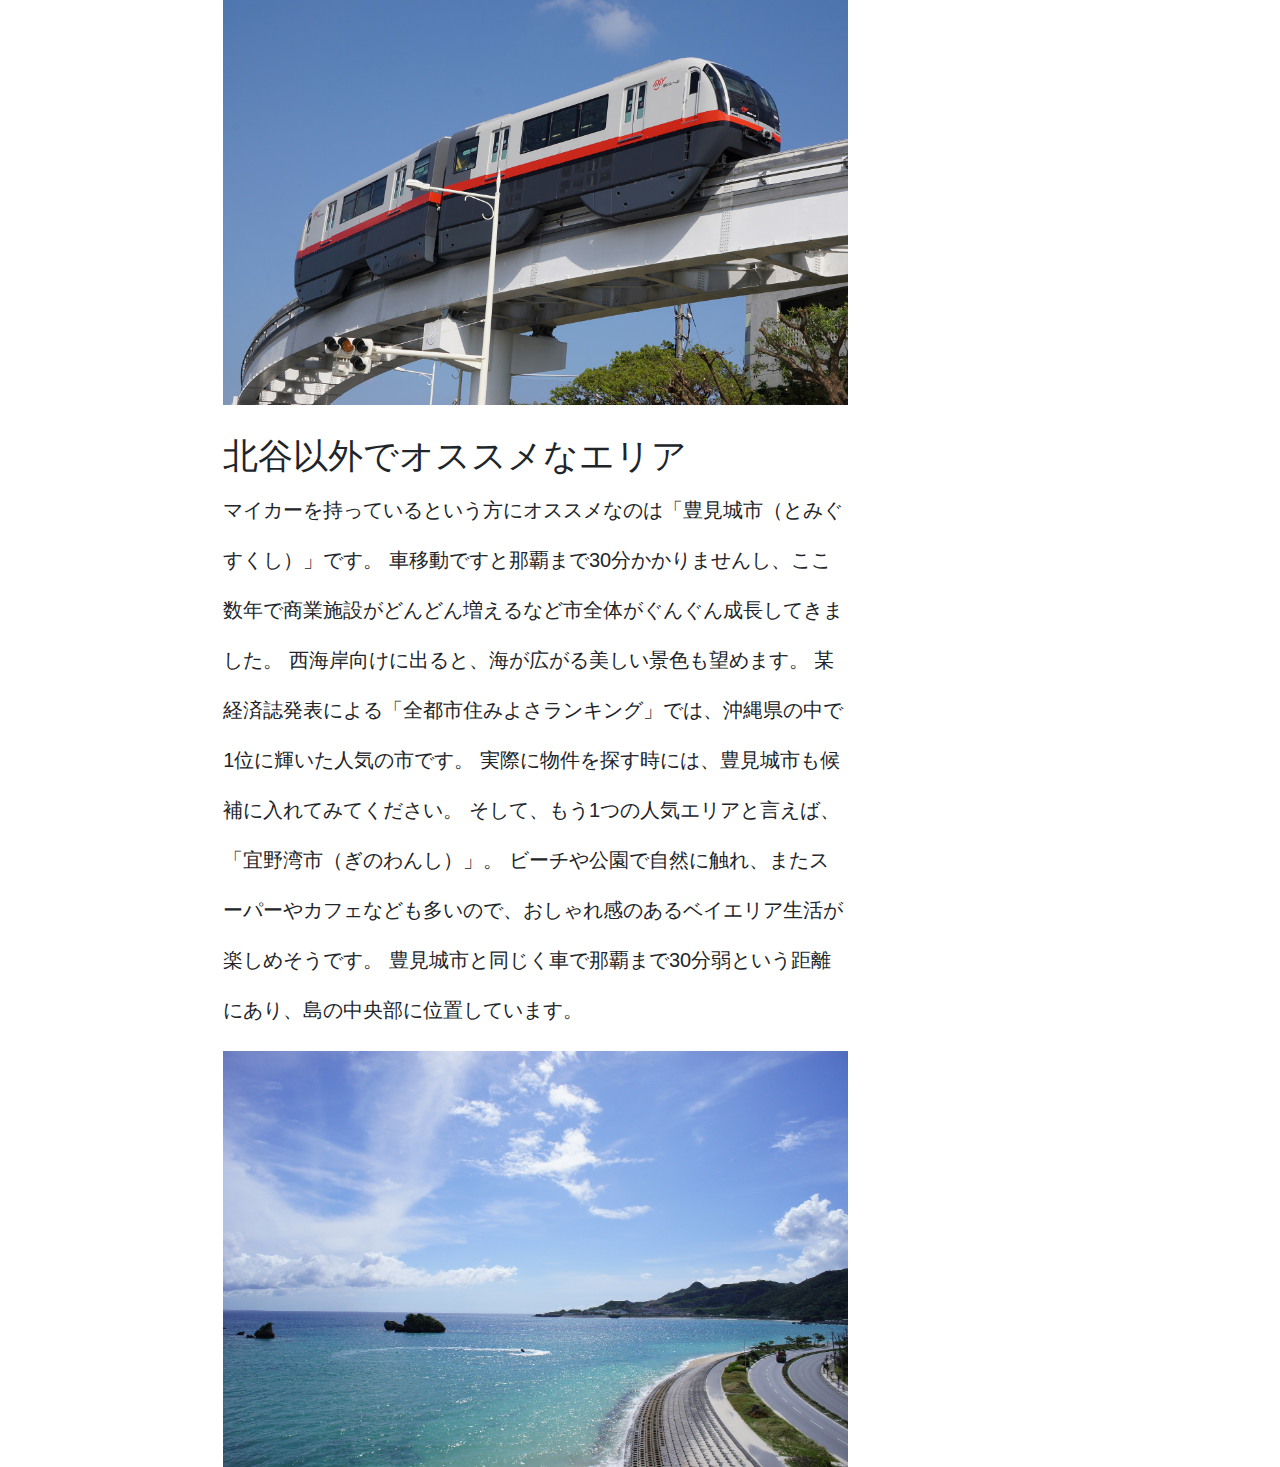
==== commit 939c92e1: "parking.htmlの追加 detailのボタン少し変えました" ====
--- a/index.html
+++ b/index.html
@@ -28,7 +28,7 @@
                     <a class="nav-link active" href="./detail.html">住居用 <i class="fas fa-caret-down"></i></a>
                 </li>
                 <li class="nav-item mr-2">
-                    <a class="nav-link" href="#!">駐車場 <i class="fas fa-caret-down"></i></a>
+                    <a class="nav-link" href="./parking.html">駐車場 <i class="fas fa-caret-down"></i></a>
                 </li>
                 <li class="nav-item">
                     <a class="nav-link" href="#!">事業用 <i class="fas fa-caret-down"></i></a>
@@ -60,7 +60,7 @@
 
 
         </header>
-        <main class="mt-5">
+        <main class="mt-4">
             <div class="catch">
                 <h1>どのような<span>物件</span>をお探しですか？？</h1>
                 <h3>目の前に広がる開放感とゆとり、<span>暮らし</span>の夢育む理想の住まい</h3>
@@ -69,8 +69,7 @@
         <section>
             <div class="main-menu">
                 <div class="souba">
-                    <h2 id="sec1"><i class="fas fa-yen-sign fa-2x"></i>沖縄の一人暮らし用の賃貸物件の相場はどれくらい？<i
-                            class="fas fa-yen-sign fa-2x"></i></h2>
+                    <h2 id="sec1">沖縄の一人暮らし用の賃貸物件の相場はどれくらい？</h2>
                     <p>沖縄は車社会。なので、「1人分の駐車場」がつくことを前提とすると、相場はこんな感じ。</p>
 
                 </div>
